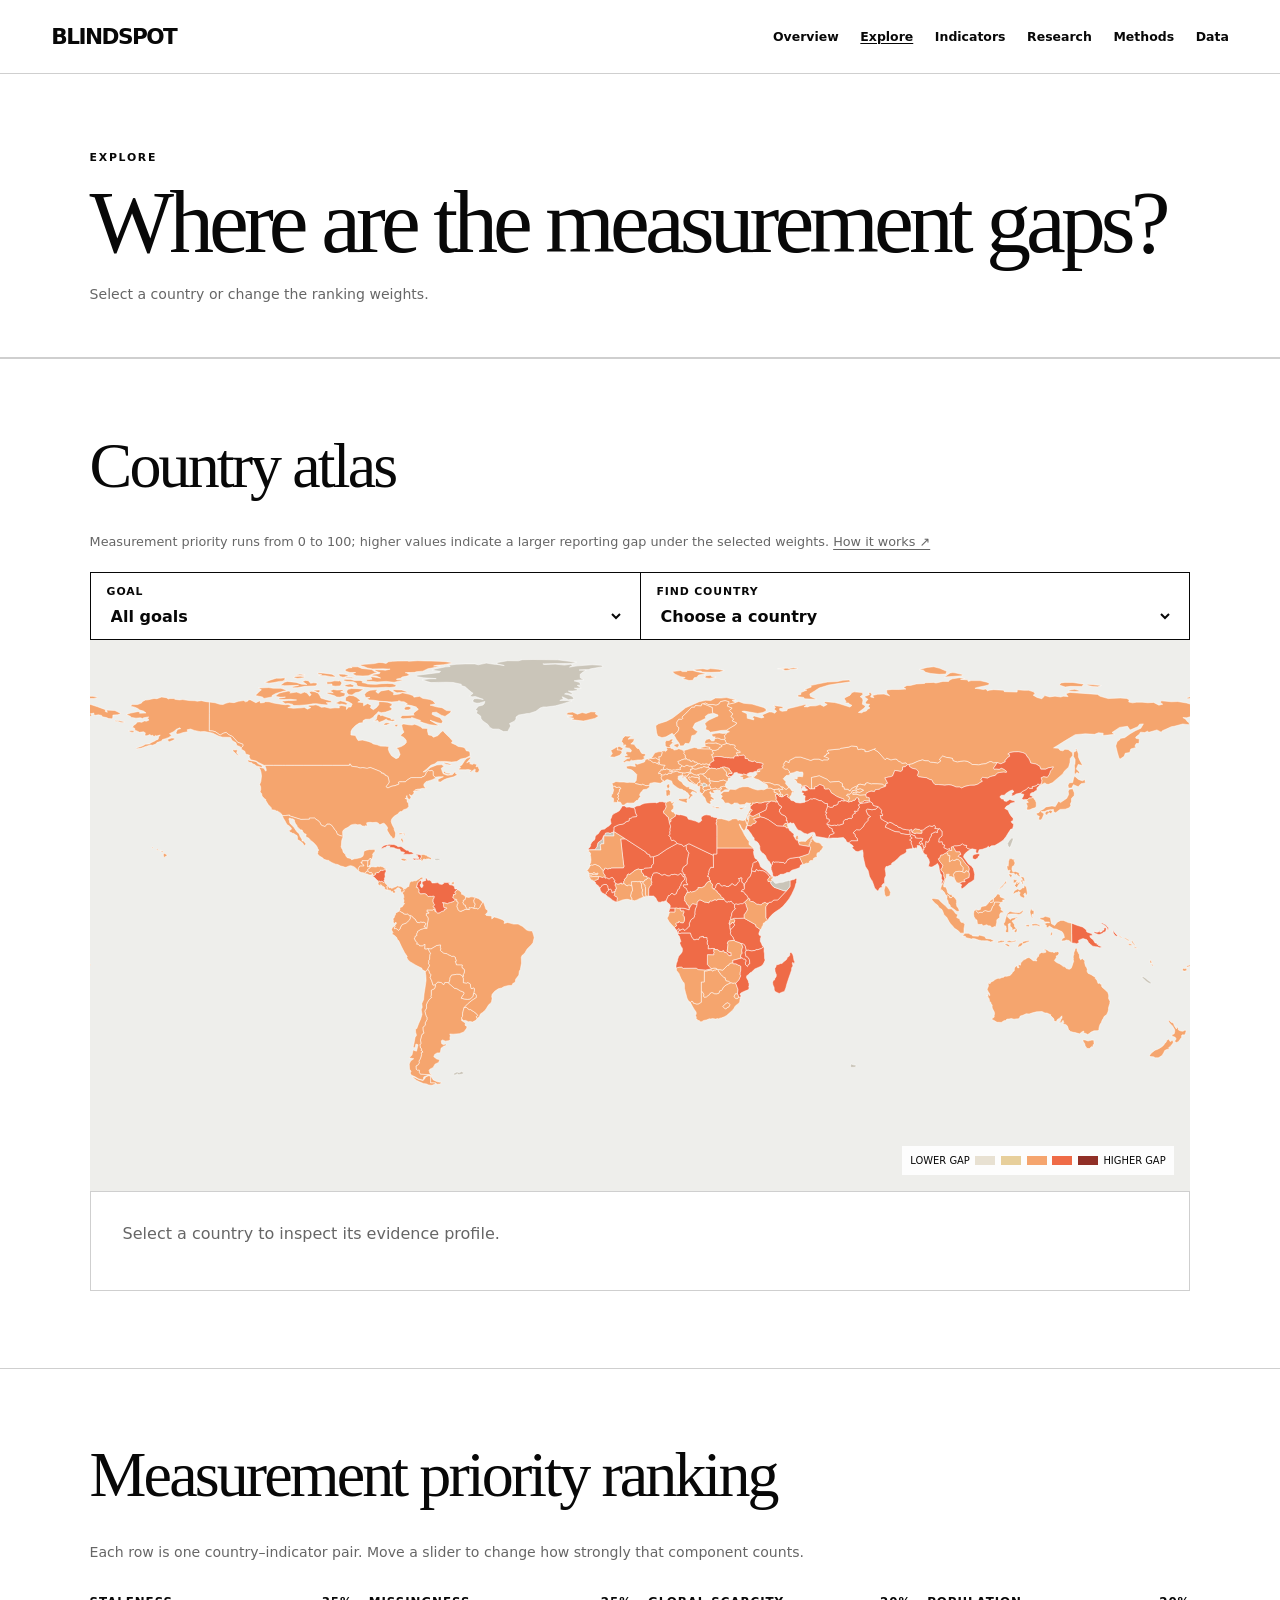
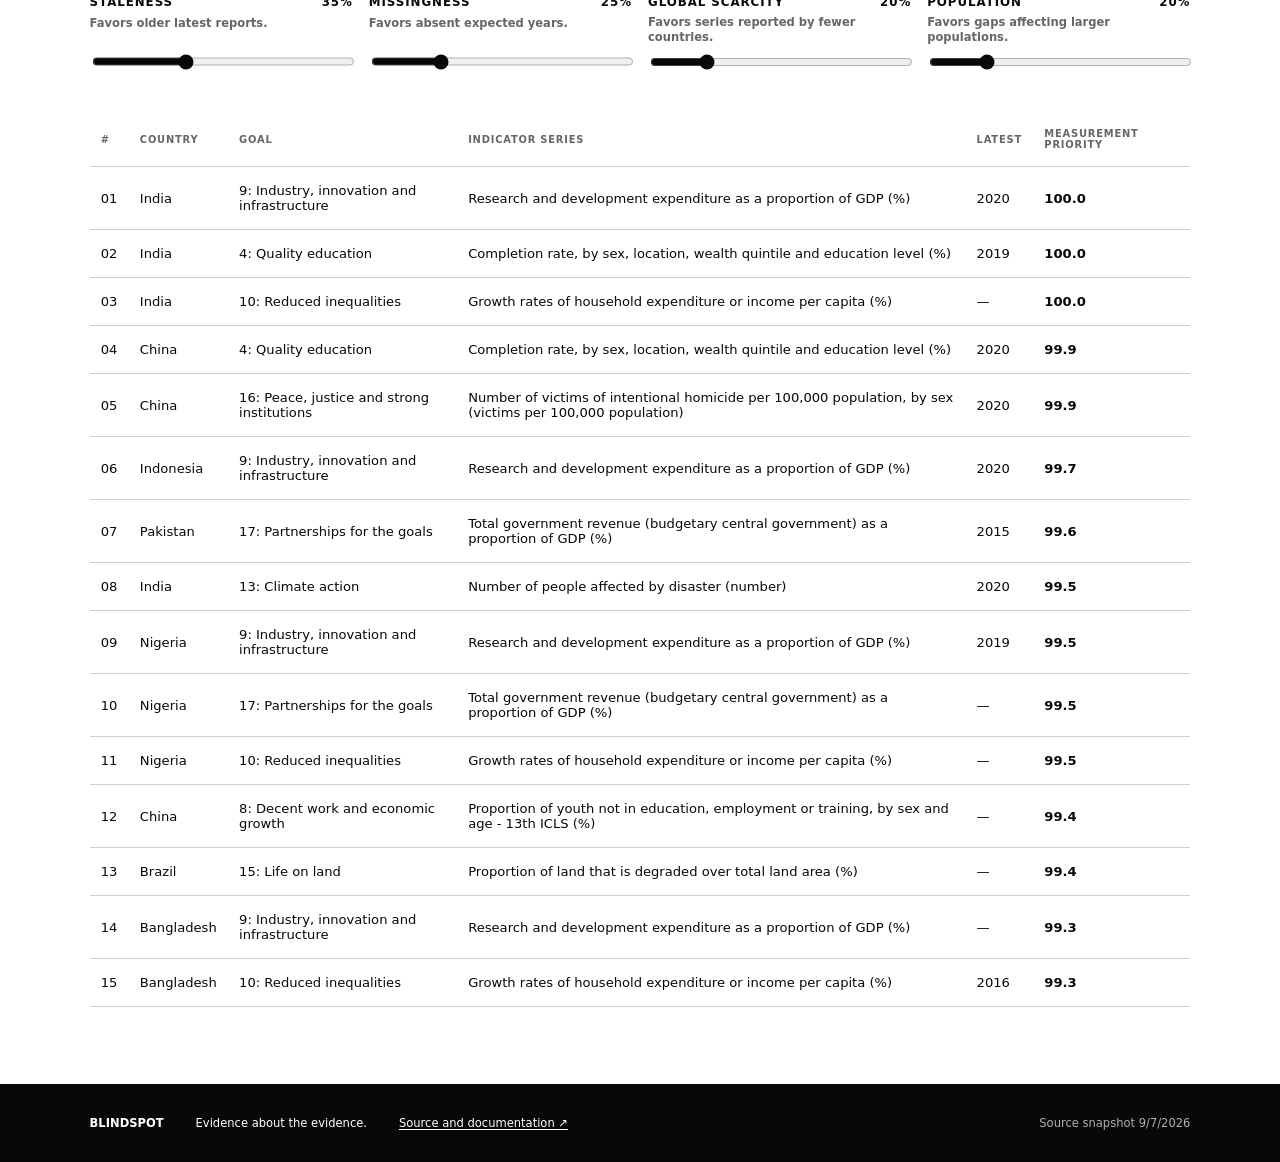
==== site/explore/index.html @ 6c714bd5 "feat: scale the observatory into focused views" ====
<!doctype html>
<html lang="en">
<head>
  <meta charset="utf-8">
  <meta name="viewport" content="width=device-width, initial-scale=1">
  <meta name="description" content="Explore country and indicator measurement gaps in Blindspot.">
  <title>Explore — Blindspot</title>
  <base href="../">
  <link rel="stylesheet" href="styles.css">
</head>
<body data-page="explore">
  <a class="skip-link" href="#main">Skip to content</a>
  <header id="site-header" class="masthead"></header>
  <aside id="status-banner" class="status-banner" hidden></aside>
  <main id="main">
    <section class="page-hero"><div class="eyebrow">Explore</div><h1>Where are the measurement gaps?</h1><p>Select a country or change the ranking weights.</p></section>
    <section id="atlas" class="panel atlas-panel">
      <div class="section-heading"><div><h2>Country atlas</h2></div></div>
      <p class="metric-intro">Measurement priority runs from 0 to 100; higher values indicate a larger reporting gap under the selected weights. <a href="methods/#measurement-priority">How it works ↗</a></p>
      <div class="controls" aria-label="Atlas filters">
        <label>Goal<select id="goal-select"><option value="all">All goals</option></select></label>
        <label>Find country<select id="country-select"><option value="">Choose a country</option></select></label>
      </div>
      <div class="map-wrap">
        <svg id="world-map" role="img" aria-label="World map colored by measurement priority" viewBox="0 0 1000 500"></svg>
        <div id="tooltip" class="tooltip" role="status" hidden></div>
        <div class="legend"><span>Lower gap</span><i></i><i></i><i></i><i></i><i></i><span>Higher gap</span></div>
      </div>
      <div id="country-profile" class="country-profile" aria-live="polite"><div class="empty-state">Select a country to inspect its evidence profile.</div></div>
    </section>
    <section id="ranking" class="panel priority-panel">
      <div class="section-heading"><div><h2>Measurement priority ranking</h2></div></div>
      <p class="priority-summary">Each row is one country–indicator pair. Move a slider to change how strongly that component counts.</p>
      <div class="weight-grid">
        <label>Staleness <output id="out-staleness">35%</output><span class="control-help">Favors older latest reports.</span><input id="weight-staleness" type="range" min="0" max="100" value="35"></label>
        <label>Missingness <output id="out-completeness_deficit">25%</output><span class="control-help">Favors absent expected years.</span><input id="weight-completeness_deficit" type="range" min="0" max="100" value="25"></label>
        <label>Global scarcity <output id="out-global_scarcity">20%</output><span class="control-help">Favors series reported by fewer countries.</span><input id="weight-global_scarcity" type="range" min="0" max="100" value="20"></label>
        <label>Population <output id="out-population_percentile">20%</output><span class="control-help">Favors gaps affecting larger populations.</span><input id="weight-population_percentile" type="range" min="0" max="100" value="20"></label>
      </div>
      <div class="table-wrap"><table><thead><tr><th>#</th><th>Country</th><th>Goal</th><th>Indicator series</th><th>Latest</th><th>Measurement priority</th></tr></thead><tbody id="ranking-body"></tbody></table></div>
    </section>
  </main>
  <footer id="site-footer"></footer>
  <script src="shell.js" defer></script><script src="geo.js" defer></script><script src="explore.js" defer></script>
</body>
</html>
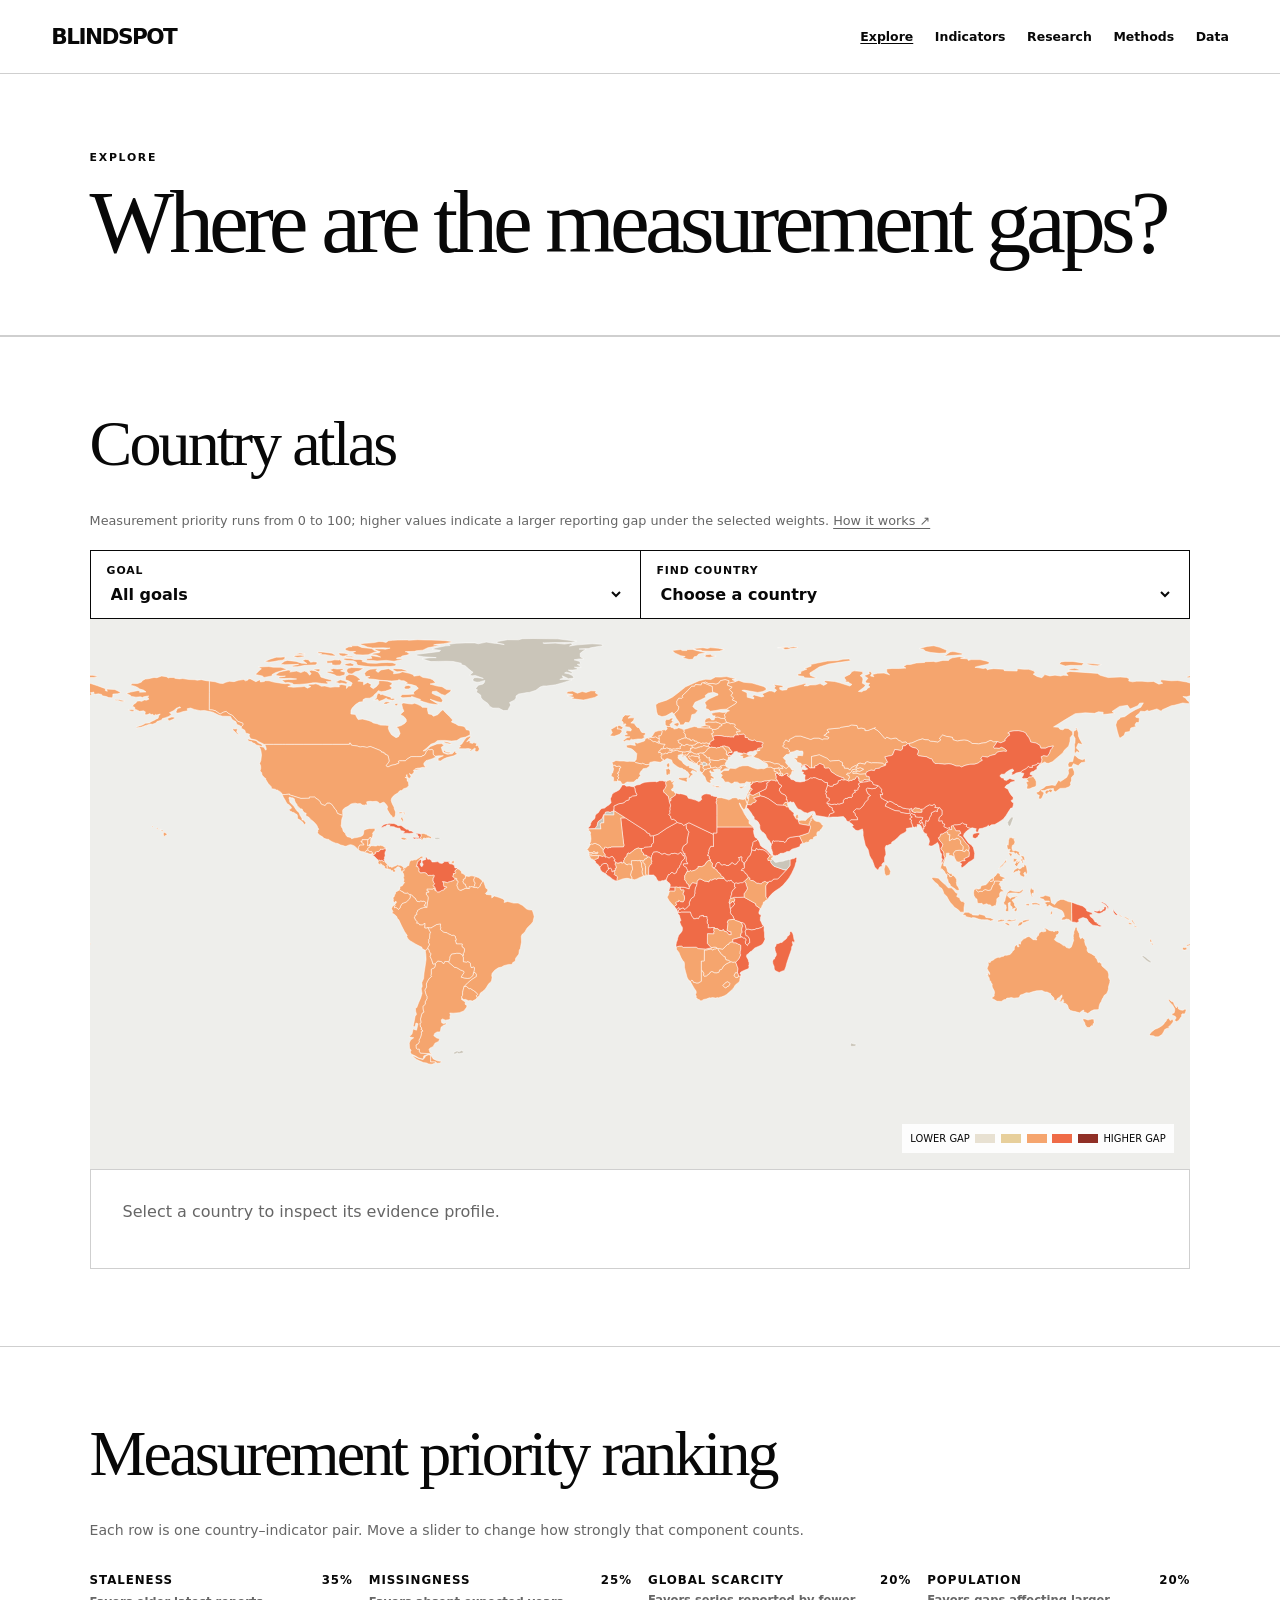
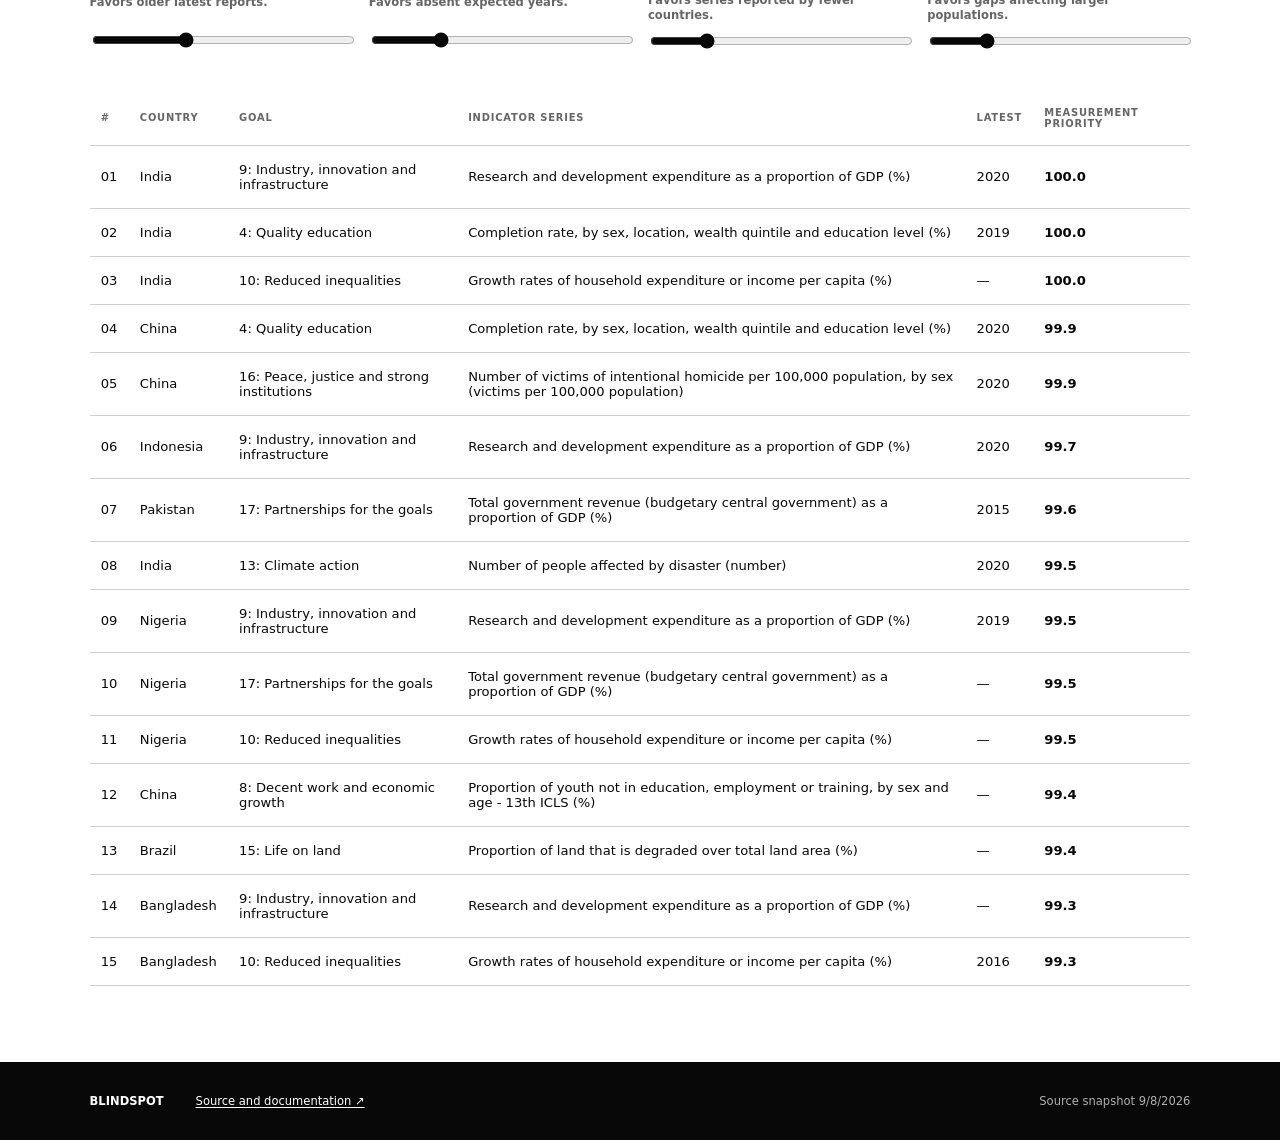
==== commit 4173f184: "feat: complete the research analysis and refine navigation" ====
--- a/site/explore/index.html
+++ b/site/explore/index.html
@@ -13,7 +13,7 @@
   <header id="site-header" class="masthead"></header>
   <aside id="status-banner" class="status-banner" hidden></aside>
   <main id="main">
-    <section class="page-hero"><div class="eyebrow">Explore</div><h1>Where are the measurement gaps?</h1><p>Select a country or change the ranking weights.</p></section>
+    <section class="page-hero"><div class="eyebrow">Explore</div><h1>Where are the measurement gaps?</h1></section>
     <section id="atlas" class="panel atlas-panel">
       <div class="section-heading"><div><h2>Country atlas</h2></div></div>
       <p class="metric-intro">Measurement priority runs from 0 to 100; higher values indicate a larger reporting gap under the selected weights. <a href="methods/#measurement-priority">How it works ↗</a></p>
